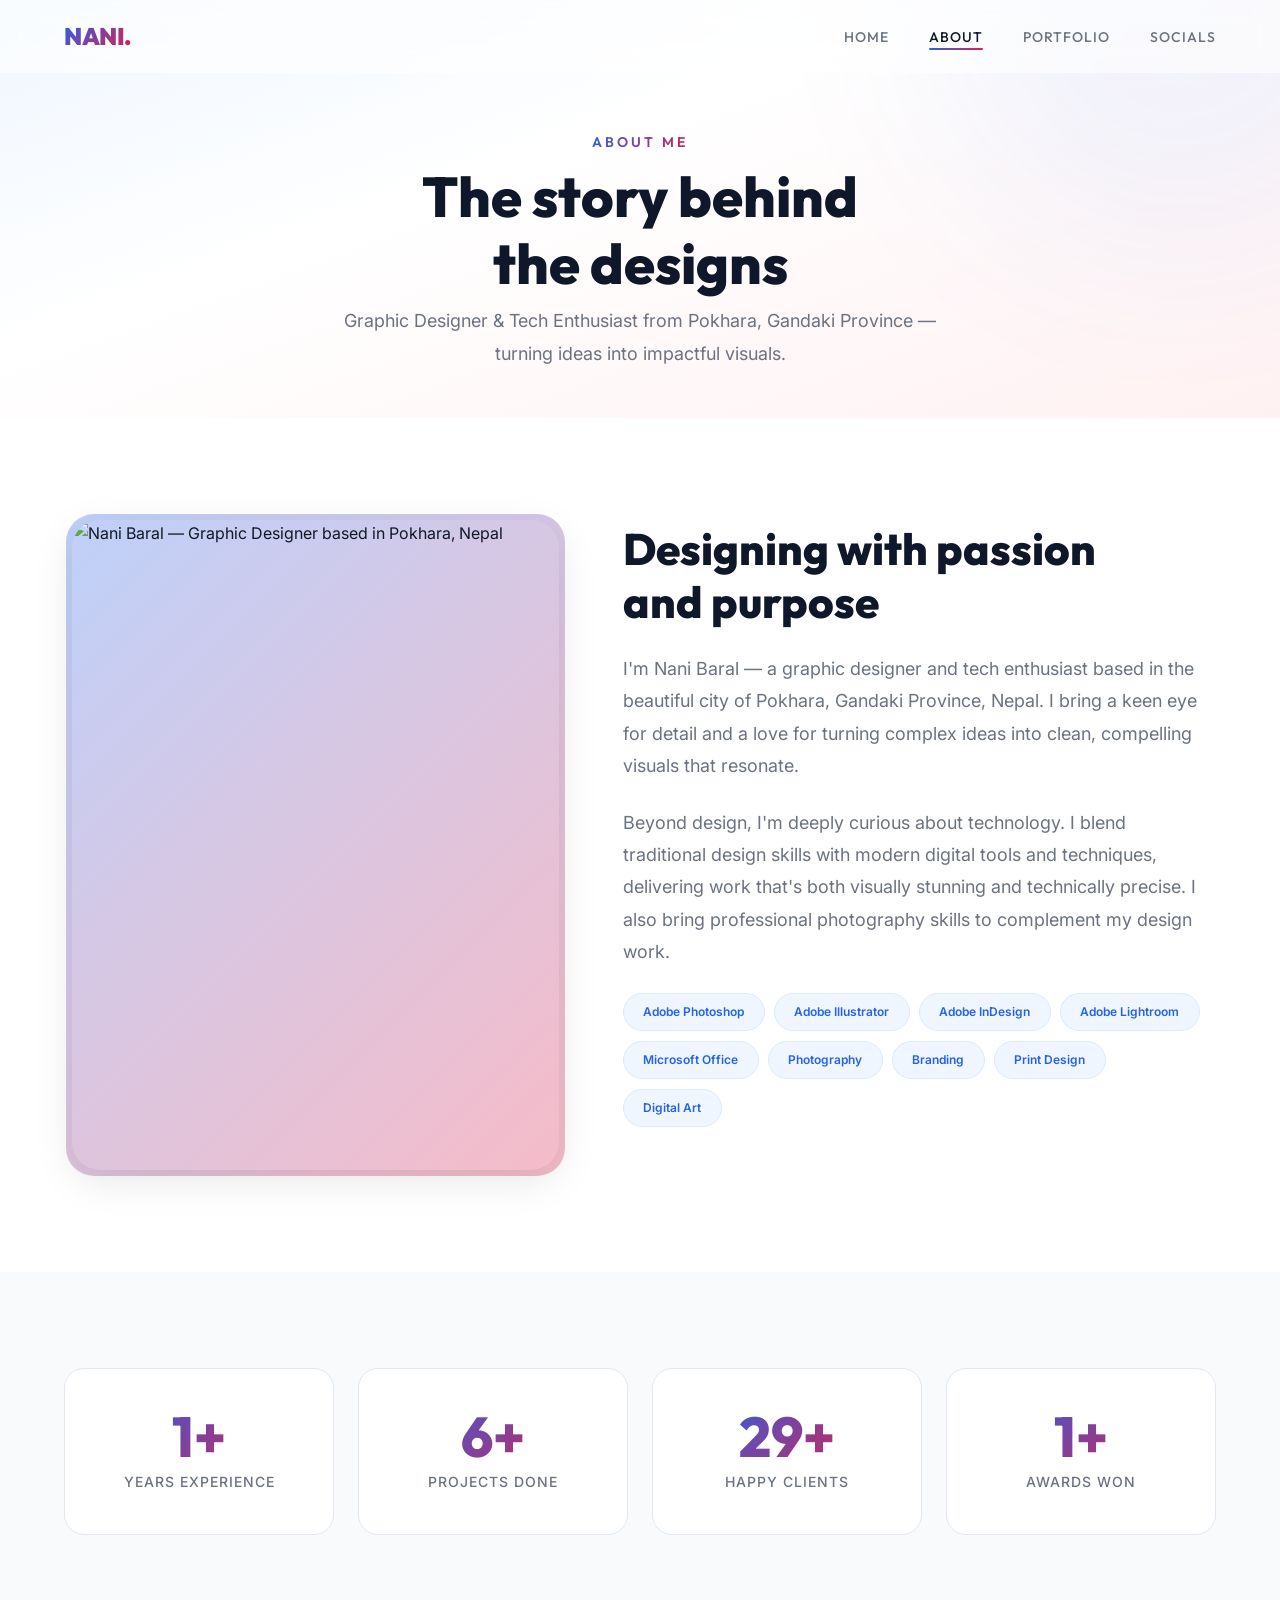
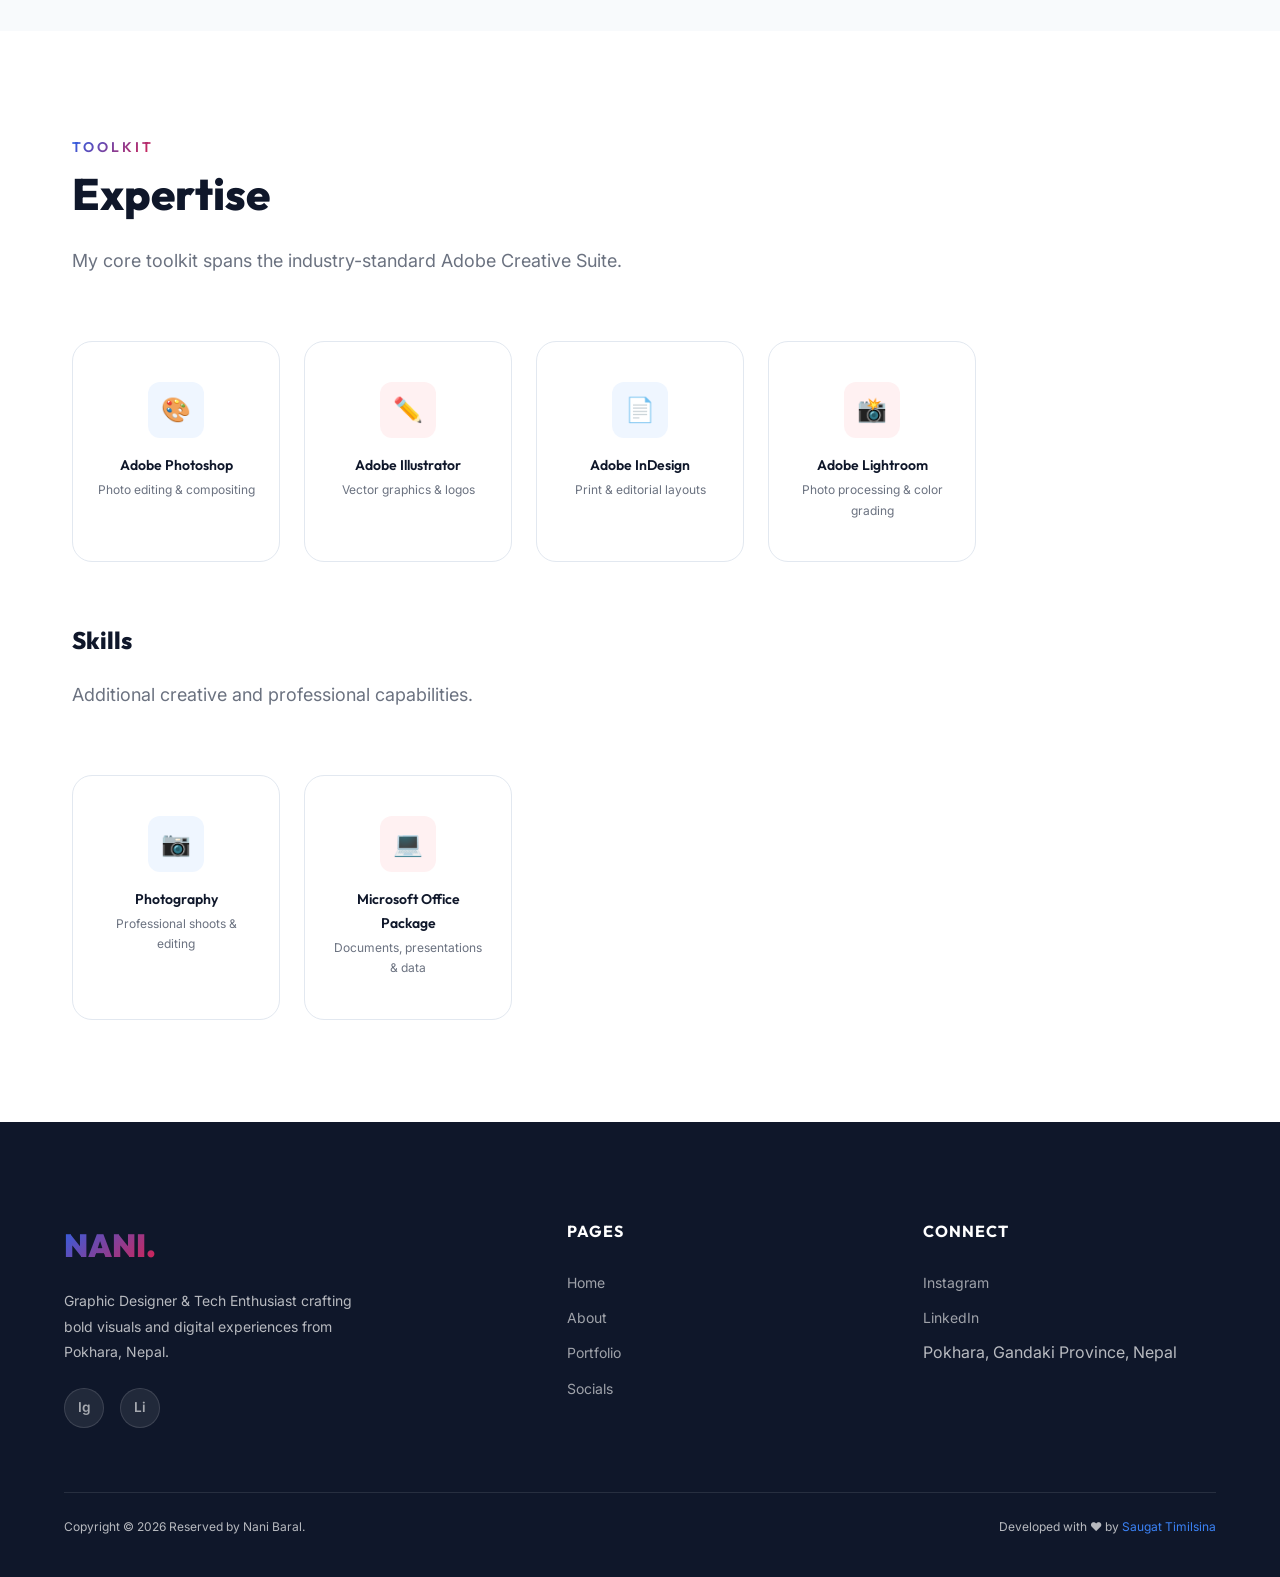
==== about.html @ 1706df41 "pages moved to main root folder." ====
<!DOCTYPE html>
<html lang="en">

<head>
  <meta charset="UTF-8" />
  <meta name="viewport" content="width=device-width, initial-scale=1.0" />
  <title>About Nani Baral | Pro Graphic Designer from Pokhara, Nepal</title>
  <link rel="canonical" href="https://nanibaral.com/about.html" />

  <!-- SEO -->
  <meta name="description"
    content="Meet Nani Baral, a leading graphic designer and tech enthusiast from Pokhara, Nepal. Expert in branding, Adobe Creative Suite, and turning complex ideas into visual stories." />
  <meta name="keywords"
    content="Nani Baral About, Graphic Designer Pokhara Bio, Digital Artist Nepal story, Adobe Photoshop expert Pokhara, branding consultant Nepal" />
  <meta name="author" content="Nani Baral" />
  <meta name="robots" content="index, follow" />

  <!-- Open Graph -->
  <meta property="og:title" content="Meet Nani Baral | Professional Graphic Designer" />
  <meta property="og:description"
    content="The story behind the designs. Discover Nani Baral's journey in branding, tech, and digital art." />
  <meta property="og:type" content="profile" />
  <meta property="og:image" content="https://nanibaral.com/assets/images/profile.png" />
  <meta property="og:url" content="https://nanibaral.com/pages/about.html" />

  <!-- Twitter Card -->
  <meta name="twitter:card" content="summary_large_image" />
  <meta name="twitter:title" content="About Nani Baral | Expert Designer" />
  <meta name="twitter:description" content="Discover the passion and purpose behind every creative project by Nani Baral." />
  <meta name="twitter:image" content="https://nanibaral.com/assets/images/profile.png" />

  <!-- Favicon -->
  <link rel="icon" type="image/svg+xml" href="assets/images/favicon.svg" />

  <!-- Stylesheet -->
  <link rel="stylesheet" href="styles.css" />

  <!-- Structured Data -->
  <script type="application/ld+json">
  {
    "@context": "https://schema.org",
    "@type": "AboutPage",
    "mainEntity": {
      "@type": "Person",
      "name": "Nani Baral",
      "jobTitle": "Graphic Designer & Tech Enthusiast",
      "knowsAbout": ["Graphic Design", "Adobe Photoshop", "Adobe Illustrator", "Adobe InDesign", "Adobe Lightroom", "Photography", "Microsoft Office"],
      "address": {
        "@type": "PostalAddress",
        "addressLocality": "Pokhara",
        "addressRegion": "Gandaki Province",
        "addressCountry": "NP"
      },
      "sameAs": [
        "https://www.instagram.com/nanibaraldesigns",
        "https://www.linkedin.com/in/nanibaral/"
      ]
    }
  }
  </script>
</head>

<body>

  <!-- Navbar -->
  <div id="navbar-placeholder"></div>

  <!-- ======== PAGE HEADER ======== -->
  <header class="page-header">
    <div class="container">
      <p class="section-tag">About Me</p>
      <h1 class="section-title">The story behind<br />the designs</h1>
      <p class="section-desc">Graphic Designer &amp; Tech Enthusiast from Pokhara, Gandaki Province — turning ideas into
        impactful visuals.</p>
    </div>
  </header>

  <!-- ======== ABOUT ======== -->
  <main>
    <section class="about-section">
      <div class="container">
        <div class="about-grid">
          <div class="about-image-wrapper reveal">
            <img src="assets/images/nani-baral-hero-bg.jpg"
              alt="Nani Baral — Graphic Designer based in Pokhara, Nepal" class="about-image" />
          </div>
          <div class="about-text reveal">
            <h2 class="section-title">Designing with passion<br />and purpose</h2>
            <p class="section-desc">
              I'm Nani Baral — a graphic designer and tech enthusiast based in the beautiful city of
              Pokhara, Gandaki Province, Nepal. I bring a keen eye for detail and a love for turning
              complex ideas into clean, compelling visuals that resonate.
            </p>
            <p class="section-desc">
              Beyond design, I'm deeply curious about technology. I blend traditional design skills
              with modern digital tools and techniques, delivering work that's both visually stunning
              and technically precise. I also bring professional photography skills to complement my
              design work.
            </p>

            <div class="skills-grid">
              <span class="skill-tag">Adobe Photoshop</span>
              <span class="skill-tag">Adobe Illustrator</span>
              <span class="skill-tag">Adobe InDesign</span>
              <span class="skill-tag">Adobe Lightroom</span>
              <span class="skill-tag">Microsoft Office</span>
              <span class="skill-tag">Photography</span>
              <span class="skill-tag">Branding</span>
              <span class="skill-tag">Print Design</span>
              <span class="skill-tag">Digital Art</span>
            </div>
          </div>
        </div>
      </div>
    </section>

    <!-- ======== STATS ======== -->
    <section class="stats-section">
      <div class="container">
        <div class="stats-row">
          <div class="stat reveal">
            <div class="stat-number" data-target="1">0</div>
            <div class="stat-label">Years Experience</div>
          </div>
          <div class="stat reveal">
            <div class="stat-number" data-target="10">0</div>
            <div class="stat-label">Projects Done</div>
          </div>
          <div class="stat reveal">
            <div class="stat-number" data-target="50">0</div>
            <div class="stat-label">Happy Clients</div>
          </div>
          <div class="stat reveal">
            <div class="stat-number" data-target="1">0</div>
            <div class="stat-label">Awards Won</div>
          </div>
        </div>
      </div>
    </section>

    <!-- ======== TOOLS & TECH ======== -->
    <section class="tools-section">
      <div class="container">
        <p class="section-tag reveal">Toolkit</p>
        <h2 class="section-title reveal">Expertise</h2>
        <p class="section-desc reveal">My core toolkit spans the industry-standard Adobe Creative Suite.</p>

        <div class="tools-grid">
          <div class="tool-card reveal">
            <div class="tool-icon tool-icon--blue">🎨</div>
            <h4>Adobe Photoshop</h4>
            <p>Photo editing &amp; compositing</p>
          </div>
          <div class="tool-card reveal">
            <div class="tool-icon tool-icon--red">✏️</div>
            <h4>Adobe Illustrator</h4>
            <p>Vector graphics &amp; logos</p>
          </div>
          <div class="tool-card reveal">
            <div class="tool-icon tool-icon--blue">📄</div>
            <h4>Adobe InDesign</h4>
            <p>Print &amp; editorial layouts</p>
          </div>
          <div class="tool-card reveal">
            <div class="tool-icon tool-icon--red">📸</div>
            <h4>Adobe Lightroom</h4>
            <p>Photo processing &amp; color grading</p>
          </div>
        </div>

        <h3 class="reveal section-title"
          style="margin-top: var(--sp-xl); color: var(--clr-heading); font-size: var(--fs-lg);">Skills</h3>
        <p class="section-desc reveal">Additional creative and professional capabilities.</p>

        <div class="tools-grid">
          <div class="tool-card reveal">
            <div class="tool-icon tool-icon--blue">📷</div>
            <h4>Photography</h4>
            <p>Professional shoots &amp; editing</p>
          </div>
          <div class="tool-card reveal">
            <div class="tool-icon tool-icon--red">💻</div>
            <h4>Microsoft Office Package</h4>
            <p>Documents, presentations &amp; data</p>
          </div>
        </div>
      </div>
    </section>
  </main>

  <!-- Footer -->
  <div id="footer-placeholder"></div>

  <!-- Back to top -->
  <button class="back-to-top" id="backToTop" aria-label="Scroll back to top">↑</button>

  <!-- JS -->
  <script src="js/components.js"></script>
  <script src="js/main.js"></script>
</body>

</html>
---- styles.css ----
/* ==============================================
   NANI BARAL — Personal Brand Website
   Color Palette: White · Blue · Red · Black (text)
   Cloudflare Pages Ready · Pure Static
   ============================================== */

/* ---------- Google Fonts ---------- */
@import url('https://fonts.googleapis.com/css2?family=Outfit:wght@300;400;500;600;700;800;900&family=Inter:wght@300;400;500;600&display=swap');

/* ===========================
   DESIGN TOKENS
   =========================== */
:root {
  /* ── Brand Palette ── */
  --clr-white: #FFFFFF;
  --clr-blue: #2563EB;
  --clr-blue-dark: #1D4ED8;
  --clr-blue-light: #3B82F6;
  --clr-blue-50: #EFF6FF;
  --clr-blue-100: #DBEAFE;
  --clr-red: #E11D48;
  --clr-red-dark: #BE123C;
  --clr-red-light: #F43F5E;
  --clr-red-50: #FFF1F2;
  --clr-black: #111827;

  /* ── Semantic Colors ── */
  --clr-bg: #FFFFFF;
  --clr-bg-alt: #F8FAFC;
  --clr-surface: #FFFFFF;
  --clr-surface-2: #F1F5F9;
  --clr-text: #111827;
  --clr-text-muted: #6B7280;
  --clr-heading: #0F172A;
  --clr-border: #E2E8F0;

  /* ── Glass ── */
  --clr-glass: rgba(255, 255, 255, 0.7);
  --clr-glass-border: rgba(226, 232, 240, 0.6);

  /* ── Gradients ── */
  --gradient-brand: linear-gradient(135deg, var(--clr-blue) 0%, var(--clr-red) 100%);
  --gradient-blue: linear-gradient(135deg, var(--clr-blue) 0%, var(--clr-blue-light) 100%);
  --gradient-subtle: linear-gradient(135deg, rgba(37, 99, 235, 0.05) 0%, rgba(225, 29, 72, 0.05) 100%);
  --gradient-hero: linear-gradient(160deg, #EFF6FF 0%, #FFFFFF 40%, #FFF1F2 100%);

  /* ── Typography ── */
  --ff-heading: 'Outfit', sans-serif;
  --ff-body: 'Inter', sans-serif;
  --fs-xs: 0.75rem;
  --fs-sm: 0.875rem;
  --fs-base: 1rem;
  --fs-md: 1.125rem;
  --fs-lg: 1.5rem;
  --fs-xl: 2rem;
  --fs-2xl: 2.75rem;
  --fs-3xl: 3.5rem;
  --fs-hero: clamp(2.8rem, 6vw, 5.5rem);

  /* ── Spacing ── */
  --sp-xs: 0.5rem;
  --sp-sm: 1rem;
  --sp-md: 1.5rem;
  --sp-lg: 2.5rem;
  --sp-xl: 4rem;
  --sp-2xl: 6rem;
  --section-pad: clamp(4rem, 8vw, 7rem) clamp(1rem, 4vw, 3rem);

  /* ── Misc ── */
  --radius: 12px;
  --radius-lg: 20px;
  --radius-xl: 28px;
  --shadow-sm: 0 1px 3px rgba(0, 0, 0, 0.06), 0 1px 2px rgba(0, 0, 0, 0.04);
  --shadow: 0 4px 16px rgba(0, 0, 0, 0.08);
  --shadow-lg: 0 10px 40px rgba(0, 0, 0, 0.10);
  --shadow-blue: 0 4px 20px rgba(37, 99, 235, 0.25);
  --shadow-red: 0 4px 20px rgba(225, 29, 72, 0.20);
  --transition: 0.35s cubic-bezier(0.4, 0, 0.2, 1);
}


/* ===========================
   RESET & BASE
   =========================== */
*,
*::before,
*::after {
  margin: 0;
  padding: 0;
  box-sizing: border-box;
}

html {
  scroll-behavior: smooth;
  scrollbar-color: var(--clr-blue) var(--clr-surface-2);
  scrollbar-width: thin;
}

body {
  font-family: var(--ff-body);
  font-size: var(--fs-base);
  color: var(--clr-text);
  background: var(--clr-bg);
  line-height: 1.7;
  overflow-x: hidden;
  -webkit-font-smoothing: antialiased;
  -moz-osx-font-smoothing: grayscale;
}

img {
  max-width: 100%;
  height: auto;
  display: block;
}

a {
  color: inherit;
  text-decoration: none;
}

ul {
  list-style: none;
}

button {
  font-family: inherit;
}


/* ===========================
   UTILITY CLASSES
   =========================== */
.container {
  width: 100%;
  max-width: 1200px;
  margin: 0 auto;
  padding: 0 var(--sp-md);
}

.section-tag {
  font-family: var(--ff-heading);
  font-size: var(--fs-sm);
  font-weight: 600;
  text-transform: uppercase;
  letter-spacing: 3px;
  background: var(--gradient-brand);
  -webkit-background-clip: text;
  -webkit-text-fill-color: transparent;
  background-clip: text;
  margin-bottom: var(--sp-xs);
  display: inline-block;
}

.section-title {
  font-family: var(--ff-heading);
  font-size: var(--fs-2xl);
  font-weight: 800;
  color: var(--clr-heading);
  margin-bottom: var(--sp-md);
  line-height: 1.2;
}

.section-desc {
  color: var(--clr-text-muted);
  max-width: 600px;
  margin-bottom: var(--sp-xl);
  font-size: var(--fs-md);
  line-height: 1.8;
}

.gradient-text {
  background: var(--gradient-brand);
  -webkit-background-clip: text;
  -webkit-text-fill-color: transparent;
  background-clip: text;
}

/* ── Buttons ── */
.btn {
  display: inline-flex;
  align-items: center;
  gap: 0.5rem;
  padding: 0.85rem 2rem;
  font-family: var(--ff-heading);
  font-weight: 600;
  font-size: var(--fs-sm);
  border-radius: 50px;
  border: none;
  cursor: pointer;
  transition: var(--transition);
  text-transform: uppercase;
  letter-spacing: 1px;
}

.btn-primary {
  background: var(--clr-blue);
  color: #fff;
  box-shadow: var(--shadow-blue);
}

.btn-primary:hover {
  background: var(--clr-blue-dark);
  transform: translateY(-3px);
  box-shadow: 0 8px 30px rgba(37, 99, 235, 0.35);
}

.btn-red {
  background: var(--clr-red);
  color: #fff;
  box-shadow: var(--shadow-red);
}

.btn-red:hover {
  background: var(--clr-red-dark);
  transform: translateY(-3px);
}

.btn-outline {
  background: transparent;
  color: var(--clr-text);
  border: 2px solid var(--clr-border);
}

.btn-outline:hover {
  border-color: var(--clr-blue);
  color: var(--clr-blue);
  background: var(--clr-blue-50);
}

.btn-gradient {
  background: var(--gradient-brand);
  color: #fff;
  box-shadow: 0 4px 20px rgba(37, 99, 235, 0.25);
}

.btn-gradient:hover {
  transform: translateY(-3px);
  box-shadow: 0 8px 30px rgba(37, 99, 235, 0.35);
}

/* ── Reveal Animation ── */
.reveal {
  opacity: 0;
  transform: translateY(40px);
  transition: opacity 0.8s cubic-bezier(0.4, 0, 0.2, 1),
    transform 0.8s cubic-bezier(0.4, 0, 0.2, 1);
}

.reveal.active {
  opacity: 1;
  transform: translateY(0);
}


/* ===========================
   NAVBAR
   =========================== */
.navbar {
  position: fixed;
  top: 0;
  left: 0;
  right: 0;
  z-index: 1000;
  padding: 1rem 0;
  transition: background var(--transition), box-shadow var(--transition), padding var(--transition);
  background: rgba(255, 255, 255, 0.6);
  backdrop-filter: blur(12px);
  -webkit-backdrop-filter: blur(12px);
}

.navbar.scrolled {
  background: rgba(255, 255, 255, 0.95);
  backdrop-filter: blur(20px);
  -webkit-backdrop-filter: blur(20px);
  box-shadow: 0 1px 20px rgba(0, 0, 0, 0.06);
  padding: 0.6rem 0;
}

.navbar .container {
  display: flex;
  align-items: center;
  justify-content: space-between;
}

.nav-logo {
  font-family: var(--ff-heading);
  font-weight: 900;
  font-size: var(--fs-lg);
  background: var(--gradient-brand);
  -webkit-background-clip: text;
  -webkit-text-fill-color: transparent;
  background-clip: text;
  letter-spacing: -0.5px;
}

.nav-links {
  display: flex;
  gap: var(--sp-lg);
}

.nav-links a {
  font-family: var(--ff-heading);
  font-weight: 500;
  font-size: var(--fs-sm);
  color: var(--clr-text-muted);
  position: relative;
  transition: color var(--transition);
  text-transform: uppercase;
  letter-spacing: 1px;
}

.nav-links a::after {
  content: '';
  position: absolute;
  bottom: -4px;
  left: 0;
  width: 0;
  height: 2px;
  background: var(--gradient-brand);
  transition: width var(--transition);
  border-radius: 2px;
}

.nav-links a:hover,
.nav-links a.active {
  color: var(--clr-heading);
}

.nav-links a:hover::after,
.nav-links a.active::after {
  width: 100%;
}

/* Hamburger */
.hamburger {
  display: none;
  flex-direction: column;
  gap: 5px;
  background: none;
  border: none;
  cursor: pointer;
  padding: 4px;
  z-index: 1001;
}

.hamburger span {
  width: 26px;
  height: 2px;
  background: var(--clr-heading);
  border-radius: 2px;
  transition: var(--transition);
}

.hamburger.active span:nth-child(1) {
  transform: rotate(45deg) translate(5px, 5px);
}

.hamburger.active span:nth-child(2) {
  opacity: 0;
}

.hamburger.active span:nth-child(3) {
  transform: rotate(-45deg) translate(5px, -5px);
}


/* ===========================
   FOOTER
   =========================== */
.footer {
  background: var(--clr-heading);
  color: rgba(255, 255, 255, 0.7);
  padding: var(--sp-2xl) 0 var(--sp-lg);
}

.footer-grid {
  display: grid;
  grid-template-columns: 1.5fr 1fr 1fr;
  gap: var(--sp-xl);
  margin-bottom: var(--sp-xl);
}

.footer-brand .footer-logo {
  font-family: var(--ff-heading);
  font-weight: 900;
  font-size: var(--fs-xl);
  background: var(--gradient-brand);
  -webkit-background-clip: text;
  -webkit-text-fill-color: transparent;
  background-clip: text;
  display: inline-block;
  margin-bottom: var(--sp-sm);
}

.footer-brand p {
  font-size: var(--fs-sm);
  line-height: 1.8;
  max-width: 300px;
  margin-bottom: var(--sp-md);
}

.footer-column h4 {
  font-family: var(--ff-heading);
  font-weight: 700;
  color: #fff;
  font-size: var(--fs-base);
  margin-bottom: var(--sp-md);
  text-transform: uppercase;
  letter-spacing: 1px;
}

.footer-column ul {
  display: flex;
  flex-direction: column;
  gap: var(--sp-xs);
}

.footer-column a {
  font-size: var(--fs-sm);
  color: rgba(255, 255, 255, 0.6);
  transition: color var(--transition);
}

.footer-column a:hover {
  color: #fff;
}

.footer-socials {
  display: flex;
  gap: var(--sp-sm);
}

.footer-social-link {
  width: 40px;
  height: 40px;
  border-radius: 50%;
  background: rgba(255, 255, 255, 0.08);
  border: 1px solid rgba(255, 255, 255, 0.12);
  display: flex;
  align-items: center;
  justify-content: center;
  font-size: 0.85rem;
  color: rgba(255, 255, 255, 0.6);
  transition: var(--transition);
  font-weight: 600;
}

.footer-social-link:hover {
  background: var(--clr-blue);
  color: #fff;
  border-color: transparent;
  transform: translateY(-3px);
}

.footer-bottom {
  border-top: 1px solid rgba(255, 255, 255, 0.1);
  padding-top: var(--sp-md);
  display: flex;
  align-items: center;
  justify-content: space-between;
}

.footer-bottom p {
  font-size: var(--fs-xs);
}

.footer-bottom a {
  color: var(--clr-blue-light);
}


/* ===========================
   PAGE HEADER (shared across About, Portfolio, Socials)
   =========================== */
.page-header {
  padding: 8rem 0 3rem;
  background: var(--gradient-hero);
  text-align: center;
  position: relative;
  overflow: hidden;
}

.page-header::before {
  content: '';
  position: absolute;
  width: 500px;
  height: 500px;
  background: var(--clr-blue);
  border-radius: 50%;
  top: -250px;
  right: -150px;
  opacity: 0.06;
  filter: blur(100px);
}

.page-header .section-title {
  font-size: var(--fs-3xl);
  margin-bottom: var(--sp-xs);
}

.page-header .section-desc {
  margin-left: auto;
  margin-right: auto;
  margin-bottom: 0;
}


/* ===========================
   HOME — HERO
   =========================== */
.hero {
  position: relative;
  min-height: 100vh;
  display: flex;
  align-items: center;
  overflow: hidden;
  background: var(--gradient-hero);
}

.hero-shape {
  position: absolute;
  border-radius: 50%;
  filter: blur(100px);
  opacity: 0.15;
  pointer-events: none;
  z-index: 0;
}

.hero-shape--blue {
  width: 500px;
  height: 500px;
  background: var(--clr-blue);
  top: -120px;
  right: -100px;
}

.hero-shape--red {
  width: 350px;
  height: 350px;
  background: var(--clr-red);
  bottom: -80px;
  left: -60px;
}

.hero-shape--accent {
  width: 250px;
  height: 250px;
  background: var(--clr-blue-light);
  bottom: 20%;
  right: 18%;
  opacity: 0.08;
}

.hero .container {
  position: relative;
  z-index: 1;
  padding-top: 8rem;
  padding-bottom: 4rem;
  display: grid;
  grid-template-columns: 1fr 1fr;
  align-items: center;
  gap: var(--sp-xl);
}

.hero-content {
  max-width: 600px;
}

.hero-greeting {
  font-family: var(--ff-heading);
  font-size: var(--fs-md);
  color: var(--clr-blue);
  font-weight: 600;
  margin-bottom: var(--sp-sm);
  display: flex;
  align-items: center;
  gap: 0.5rem;
}

.hero-greeting .wave {
  display: inline-block;
  animation: wave 2.5s infinite;
  transform-origin: 70% 70%;
}

.hero-name {
  font-family: var(--ff-heading);
  font-size: var(--fs-hero);
  font-weight: 900;
  color: var(--clr-heading);
  line-height: 1.05;
  margin-bottom: var(--sp-sm);
}

.hero-tagline {
  font-size: var(--fs-lg);
  color: var(--clr-text-muted);
  margin-bottom: var(--sp-sm);
  font-weight: 300;
}

.hero-typed {
  color: var(--clr-red);
  font-weight: 600;
  border-right: 2px solid var(--clr-red);
  animation: blink 0.7s step-end infinite;
  white-space: nowrap;
  overflow: hidden;
}

.hero-desc {
  color: var(--clr-text-muted);
  margin-bottom: var(--sp-lg);
  max-width: 520px;
  line-height: 1.8;
}

.hero-buttons {
  display: flex;
  gap: var(--sp-sm);
  flex-wrap: wrap;
}

/* Hero visual */
.hero-visual {
  display: flex;
  align-items: center;
  justify-content: center;
  position: relative;
}

.hero-image-wrapper {
  position: relative;
  width: 380px;
  height: 380px;
}

.hero-image-wrapper::before {
  content: '';
  position: absolute;
  inset: -6px;
  background: var(--gradient-brand);
  border-radius: 50%;
  z-index: -1;
  opacity: 0.4;
  animation: pulse-glow 3s infinite;
}

.hero-image {
  width: 100%;
  height: 100%;
  border-radius: 50%;
  object-fit: cover;
  border: 6px solid white;
  box-shadow: var(--shadow-lg);
}

.hero-badge {
  position: absolute;
  background: var(--clr-white);
  border: 1px solid var(--clr-border);
  padding: 0.6rem 1rem;
  border-radius: var(--radius);
  font-family: var(--ff-heading);
  font-weight: 600;
  font-size: var(--fs-xs);
  color: var(--clr-heading);
  box-shadow: var(--shadow);
  animation: float 4s ease-in-out infinite;
  display: flex;
  align-items: center;
  gap: 0.4rem;
  z-index: 2;
}

.hero-badge .badge-dot {
  width: 8px;
  height: 8px;
  border-radius: 50%;
}

.hero-badge--1 {
  top: 10%;
  right: -20px;
  animation-delay: 0s;
}

.hero-badge--1 .badge-dot {
  background: var(--clr-blue);
}

.hero-badge--2 {
  bottom: 15%;
  left: -30px;
  animation-delay: 1s;
}

.hero-badge--2 .badge-dot {
  background: var(--clr-red);
}

.hero-badge--3 {
  top: 55%;
  right: -40px;
  animation-delay: 2s;
}

.hero-badge--3 .badge-dot {
  background: var(--clr-blue-light);
}

/* Scroll indicator */
.scroll-indicator {
  position: absolute;
  bottom: 2rem;
  left: 50%;
  transform: translateX(-50%);
  z-index: 1;
  display: flex;
  flex-direction: column;
  align-items: center;
  gap: 0.5rem;
  color: var(--clr-text-muted);
  font-size: var(--fs-xs);
  text-transform: uppercase;
  letter-spacing: 2px;
}

.scroll-indicator .mouse {
  width: 24px;
  height: 38px;
  border: 2px solid var(--clr-text-muted);
  border-radius: 12px;
  position: relative;
}

.scroll-indicator .mouse::after {
  content: '';
  width: 4px;
  height: 8px;
  background: var(--clr-blue);
  border-radius: 2px;
  position: absolute;
  top: 6px;
  left: 50%;
  transform: translateX(-50%);
  animation: scroll-anim 2s infinite;
}


/* ===========================
   HOME — FEATURED WORK
   =========================== */
.featured {
  padding: var(--section-pad);
  background: var(--clr-bg);
}

.featured-header {
  display: flex;
  align-items: flex-end;
  justify-content: space-between;
  margin-bottom: var(--sp-xl);
  flex-wrap: wrap;
  gap: var(--sp-sm);
}

.featured-header .section-desc {
  margin-bottom: 0;
}

.featured-grid {
  display: grid;
  grid-template-columns: repeat(3, 1fr);
  gap: var(--sp-md);
}

.featured-card {
  position: relative;
  border-radius: var(--radius-lg);
  overflow: hidden;
  cursor: pointer;
  transition: transform var(--transition), box-shadow var(--transition);
  background: var(--clr-surface-2);
}

.featured-card:hover {
  transform: translateY(-6px);
  box-shadow: var(--shadow-lg);
}

.featured-card img,
.featured-card .placeholder-img {
  width: 100%;
  aspect-ratio: 4/3;
  object-fit: cover;
  transition: transform var(--transition);
}

.featured-card:hover img,
.featured-card:hover .placeholder-img {
  transform: scale(1.04);
}

.featured-card .placeholder-img {
  display: flex;
  align-items: center;
  justify-content: center;
  font-family: var(--ff-heading);
  font-size: var(--fs-xl);
  font-weight: 700;
  color: rgba(255, 255, 255, 0.15);
}

.placeholder-brand {
  background: linear-gradient(135deg, var(--clr-blue) 0%, var(--clr-blue-dark) 100%);
}

.placeholder-poster {
  background: linear-gradient(135deg, var(--clr-red) 0%, var(--clr-red-dark) 100%);
}

.placeholder-uiux {
  background: linear-gradient(135deg, #0c4a6e 0%, var(--clr-blue-light) 100%);
}

.featured-overlay {
  position: absolute;
  inset: 0;
  background: linear-gradient(to top, rgba(15, 23, 42, 0.9) 0%, transparent 60%);
  display: flex;
  flex-direction: column;
  justify-content: flex-end;
  padding: var(--sp-md);
  opacity: 0;
  transition: opacity var(--transition);
}

.featured-card:hover .featured-overlay {
  opacity: 1;
}

.featured-overlay h3 {
  font-family: var(--ff-heading);
  font-size: var(--fs-lg);
  font-weight: 700;
  color: #fff;
  margin-bottom: 0.25rem;
}

.featured-overlay span {
  font-size: var(--fs-sm);
  color: var(--clr-blue-light);
  text-transform: uppercase;
  letter-spacing: 1px;
}


/* ===========================
   HOME — CTA BANNER
   =========================== */
.cta-banner {
  padding: var(--sp-2xl) 0;
  background: var(--clr-heading);
  text-align: center;
  position: relative;
  overflow: hidden;
}

.cta-banner::before {
  content: '';
  position: absolute;
  width: 600px;
  height: 600px;
  background: var(--clr-blue);
  border-radius: 50%;
  top: -300px;
  right: -200px;
  opacity: 0.08;
  filter: blur(80px);
}

.cta-banner::after {
  content: '';
  position: absolute;
  width: 400px;
  height: 400px;
  background: var(--clr-red);
  border-radius: 50%;
  bottom: -200px;
  left: -100px;
  opacity: 0.06;
  filter: blur(80px);
}

.cta-banner h2 {
  font-family: var(--ff-heading);
  font-size: var(--fs-3xl);
  font-weight: 800;
  color: #fff;
  margin-bottom: var(--sp-sm);
  position: relative;
  z-index: 1;
}

.cta-banner p {
  color: rgba(255, 255, 255, 0.6);
  font-size: var(--fs-md);
  margin-bottom: var(--sp-lg);
  max-width: 500px;
  margin-left: auto;
  margin-right: auto;
  position: relative;
  z-index: 1;
}

.cta-banner .btn {
  position: relative;
  z-index: 1;
}


/* ===========================
   ABOUT PAGE
   =========================== */
.about-section {
  padding: var(--section-pad);
}

.about-grid {
  display: grid;
  grid-template-columns: 1fr 1.2fr;
  gap: var(--sp-xl);
  align-items: center;
}

.about-image-wrapper {
  position: relative;
}

.about-image-wrapper::before {
  content: '';
  position: absolute;
  inset: -6px;
  background: var(--gradient-brand);
  border-radius: var(--radius-xl);
  z-index: -1;
  opacity: 0.3;
}

.about-image {
  width: 100%;
  border-radius: var(--radius-xl);
  object-fit: cover;
  aspect-ratio: 3/4;
  box-shadow: var(--shadow-lg);
}

.about-text .section-desc {
  margin-bottom: var(--sp-md);
}

/* Skills */
.skills-grid {
  display: flex;
  flex-wrap: wrap;
  gap: 0.6rem;
  margin-bottom: var(--sp-lg);
}

.skill-tag {
  padding: 0.5rem 1.2rem;
  background: var(--clr-blue-50);
  border: 1px solid var(--clr-blue-100);
  border-radius: 50px;
  font-size: var(--fs-xs);
  font-weight: 600;
  color: var(--clr-blue);
  transition: var(--transition);
}

.skill-tag:hover {
  background: var(--clr-blue);
  color: #fff;
  border-color: transparent;
  transform: translateY(-2px);
  box-shadow: var(--shadow-blue);
}

/* Stats */
.stats-section {
  padding: var(--sp-2xl) 0;
  background: var(--clr-bg-alt);
}

.stats-row {
  display: grid;
  grid-template-columns: repeat(4, 1fr);
  gap: var(--sp-md);
}

.stat {
  text-align: center;
  padding: var(--sp-lg);
  background: var(--clr-white);
  border-radius: var(--radius-lg);
  border: 1px solid var(--clr-border);
  transition: var(--transition);
}

.stat:hover {
  transform: translateY(-4px);
  box-shadow: var(--shadow);
  border-color: var(--clr-blue-100);
}

.stat-number {
  font-family: var(--ff-heading);
  font-size: var(--fs-3xl);
  font-weight: 800;
  background: var(--gradient-brand);
  -webkit-background-clip: text;
  -webkit-text-fill-color: transparent;
  background-clip: text;
  line-height: 1;
  margin-bottom: 0.3rem;
}

.stat-label {
  font-size: var(--fs-sm);
  color: var(--clr-text-muted);
  text-transform: uppercase;
  letter-spacing: 1px;
  font-weight: 500;
}

/* Tools */
.tools-section {
  padding: var(--section-pad);
}

.tools-grid {
  display: grid;
  grid-template-columns: repeat(auto-fill, minmax(180px, 1fr));
  gap: var(--sp-md);
}

.tool-card {
  text-align: center;
  padding: var(--sp-lg) var(--sp-md);
  border-radius: var(--radius-lg);
  border: 1px solid var(--clr-border);
  background: var(--clr-white);
  transition: var(--transition);
}

.tool-card:hover {
  border-color: var(--clr-blue);
  transform: translateY(-4px);
  box-shadow: var(--shadow);
}

.tool-icon {
  width: 56px;
  height: 56px;
  margin: 0 auto var(--sp-sm);
  border-radius: var(--radius);
  display: flex;
  align-items: center;
  justify-content: center;
  font-size: 1.5rem;
}

.tool-icon--blue {
  background: var(--clr-blue-50);
  color: var(--clr-blue);
}

.tool-icon--red {
  background: var(--clr-red-50);
  color: var(--clr-red);
}

.tool-card h4 {
  font-family: var(--ff-heading);
  font-weight: 600;
  font-size: var(--fs-sm);
  color: var(--clr-heading);
  margin-bottom: 2px;
}

.tool-card p {
  font-size: var(--fs-xs);
  color: var(--clr-text-muted);
}


/* ===========================
   PORTFOLIO PAGE
   =========================== */
.portfolio-section {
  padding: var(--section-pad);
}

.filter-bar {
  display: flex;
  gap: 0.6rem;
  flex-wrap: wrap;
  margin-bottom: var(--sp-xl);
}

.filter-btn {
  padding: 0.55rem 1.5rem;
  background: var(--clr-white);
  border: 1.5px solid var(--clr-border);
  border-radius: 50px;
  color: var(--clr-text-muted);
  font-family: var(--ff-heading);
  font-size: var(--fs-xs);
  font-weight: 600;
  cursor: pointer;
  transition: var(--transition);
  text-transform: uppercase;
  letter-spacing: 1px;
}

.filter-btn:hover {
  border-color: var(--clr-blue);
  color: var(--clr-blue);
  background: var(--clr-blue-50);
}

.filter-btn.active {
  background: var(--clr-blue);
  color: #fff;
  border-color: transparent;
  box-shadow: var(--shadow-blue);
}

.portfolio-grid {
  display: grid;
  grid-template-columns: repeat(auto-fill, minmax(350px, 1fr));
  gap: var(--sp-md);
}

.portfolio-item {
  position: relative;
  border-radius: var(--radius-lg);
  overflow: hidden;
  cursor: pointer;
  transition: transform var(--transition), box-shadow var(--transition);
  background: var(--clr-surface-2);
}

.portfolio-item:hover {
  transform: translateY(-6px);
  box-shadow: var(--shadow-lg);
}

.portfolio-item img,
.portfolio-item .placeholder-img {
  width: 100%;
  aspect-ratio: 4/3;
  object-fit: cover;
  transition: transform var(--transition);
}

.portfolio-item:hover img,
.portfolio-item:hover .placeholder-img {
  transform: scale(1.04);
}

.portfolio-item .placeholder-img {
  display: flex;
  align-items: center;
  justify-content: center;
  font-family: var(--ff-heading);
  font-size: var(--fs-xl);
  font-weight: 700;
  color: rgba(255, 255, 255, 0.15);
  letter-spacing: 2px;
}

.placeholder-branding {
  background: linear-gradient(135deg, #1e3a8a 0%, var(--clr-blue) 100%);
}

.placeholder-print {
  background: linear-gradient(135deg, #9f1239 0%, var(--clr-red) 100%);
}

.placeholder-digital {
  background: linear-gradient(135deg, #0C4A6E 0%, #38BDF8 100%);
}

.placeholder-uiux-port {
  background: linear-gradient(135deg, #312E81 0%, #818CF8 100%);
}

.placeholder-packaging {
  background: linear-gradient(135deg, #78350F 0%, #F59E0B 100%);
}

.placeholder-social {
  background: linear-gradient(135deg, var(--clr-red-dark) 0%, #FB923C 100%);
}

.portfolio-overlay {
  position: absolute;
  inset: 0;
  background: linear-gradient(to top, rgba(15, 23, 42, 0.92) 0%, transparent 60%);
  display: flex;
  flex-direction: column;
  justify-content: flex-end;
  padding: var(--sp-md);
  opacity: 0;
  transition: opacity var(--transition);
}

.portfolio-item:hover .portfolio-overlay {
  opacity: 1;
}

.portfolio-overlay h3 {
  font-family: var(--ff-heading);
  font-size: var(--fs-lg);
  font-weight: 700;
  color: #fff;
  margin-bottom: 0.25rem;
}

.portfolio-overlay span {
  font-size: var(--fs-sm);
  color: var(--clr-blue-light);
  text-transform: uppercase;
  letter-spacing: 1px;
}

.portfolio-item.hide {
  display: none;
}


/* ===========================
   SOCIALS PAGE
   =========================== */
.socials-section {
  padding: var(--section-pad);
}

.socials-intro {
  text-align: center;
  margin-bottom: var(--sp-2xl);
}

.socials-intro .section-desc {
  margin-left: auto;
  margin-right: auto;
}

.socials-grid {
  display: grid;
  grid-template-columns: repeat(auto-fill, minmax(320px, 1fr));
  gap: var(--sp-lg);
  max-width: 800px;
  margin: 0 auto;
}

.social-card {
  display: flex;
  align-items: center;
  gap: var(--sp-md);
  padding: var(--sp-lg) var(--sp-xl);
  background: var(--clr-white);
  border: 2px solid var(--clr-border);
  border-radius: var(--radius-xl);
  transition: var(--transition);
  text-decoration: none;
}

.social-card:hover {
  transform: translateY(-6px);
  box-shadow: var(--shadow-lg);
}

.social-card:hover.social-card--ig {
  border-color: #E1306C;
}

.social-card:hover.social-card--li {
  border-color: #0A66C2;
}

.social-card-icon {
  width: 64px;
  height: 64px;
  min-width: 64px;
  border-radius: var(--radius-lg);
  display: flex;
  align-items: center;
  justify-content: center;
  font-size: 1.5rem;
  font-weight: 800;
  color: #fff;
}

.social-card-icon--instagram {
  background: linear-gradient(135deg, #F58529, #DD2A7B, #8134AF);
}

.social-card-icon--linkedin {
  background: #0A66C2;
}

.social-card-text h4 {
  font-family: var(--ff-heading);
  font-weight: 700;
  font-size: var(--fs-lg);
  color: var(--clr-heading);
  margin-bottom: 4px;
}

.social-card-text p {
  font-size: var(--fs-sm);
  color: var(--clr-text-muted);
}

.social-card-text .social-handle {
  font-size: var(--fs-xs);
  color: var(--clr-blue);
  font-weight: 500;
  margin-top: 4px;
  display: block;
}

/* Location info card */
.location-card {
  text-align: center;
  padding: var(--sp-xl);
  background: var(--clr-bg-alt);
  border: 1px solid var(--clr-border);
  border-radius: var(--radius-xl);
  max-width: 500px;
  margin: var(--sp-2xl) auto 0;
}

.location-card .location-icon {
  font-size: 2.5rem;
  margin-bottom: var(--sp-sm);
}

.location-card h3 {
  font-family: var(--ff-heading);
  font-weight: 700;
  font-size: var(--fs-lg);
  color: var(--clr-heading);
  margin-bottom: var(--sp-xs);
}

.location-card p {
  color: var(--clr-text-muted);
  font-size: var(--fs-md);
}


/* ===========================
   BACK TO TOP & TOAST
   =========================== */
.back-to-top {
  position: fixed;
  bottom: 2rem;
  right: 2rem;
  width: 46px;
  height: 46px;
  border-radius: 50%;
  background: var(--clr-blue);
  color: #fff;
  border: none;
  cursor: pointer;
  display: flex;
  align-items: center;
  justify-content: center;
  font-size: 1.2rem;
  box-shadow: var(--shadow-blue);
  opacity: 0;
  visibility: hidden;
  transform: translateY(20px);
  transition: var(--transition);
  z-index: 999;
}

.back-to-top.visible {
  opacity: 1;
  visibility: visible;
  transform: translateY(0);
}

.back-to-top:hover {
  background: var(--clr-blue-dark);
  transform: translateY(-4px);
  box-shadow: 0 8px 30px rgba(37, 99, 235, 0.4);
}


/* ===========================
   ANIMATIONS
   =========================== */
@keyframes wave {
  0% {
    transform: rotate(0deg);
  }

  10% {
    transform: rotate(14deg);
  }

  20% {
    transform: rotate(-8deg);
  }

  30% {
    transform: rotate(14deg);
  }

  40% {
    transform: rotate(-4deg);
  }

  50% {
    transform: rotate(10deg);
  }

  60% {
    transform: rotate(0deg);
  }

  100% {
    transform: rotate(0deg);
  }
}

@keyframes blink {
  50% {
    border-color: transparent;
  }
}

@keyframes scroll-anim {
  0% {
    opacity: 1;
    transform: translate(-50%, 0);
  }

  100% {
    opacity: 0;
    transform: translate(-50%, 14px);
  }
}

@keyframes float {

  0%,
  100% {
    transform: translateY(0);
  }

  50% {
    transform: translateY(-18px);
  }
}

@keyframes pulse-glow {

  0%,
  100% {
    box-shadow: 0 0 20px rgba(37, 99, 235, 0.2);
  }

  50% {
    box-shadow: 0 0 40px rgba(37, 99, 235, 0.4);
  }
}


/* ===========================
   RESPONSIVE
   =========================== */
@media (max-width: 992px) {
  .hero .container {
    grid-template-columns: 1fr;
    text-align: center;
  }

  .hero-content {
    max-width: 100%;
  }

  .hero-buttons {
    justify-content: center;
  }

  .hero-visual {
    order: -1;
  }

  .hero-image-wrapper {
    width: 280px;
    height: 280px;
  }

  .hero-badge {
    display: none;
  }

  .featured-grid {
    grid-template-columns: 1fr 1fr;
  }

  .about-grid {
    grid-template-columns: 1fr;
    text-align: center;
  }

  .about-image-wrapper {
    max-width: 350px;
    margin: 0 auto var(--sp-lg);
  }

  .skills-grid {
    justify-content: center;
  }

  .stats-row {
    grid-template-columns: repeat(2, 1fr);
  }

  .section-desc {
    margin-left: auto;
    margin-right: auto;
  }

  .footer-grid {
    grid-template-columns: 1fr;
    gap: var(--sp-lg);
    text-align: center;
  }

  .footer-brand p {
    max-width: 100%;
    margin-left: auto;
    margin-right: auto;
  }

  .footer-socials {
    justify-content: center;
  }

  .footer-bottom {
    flex-direction: column;
    gap: var(--sp-xs);
    text-align: center;
  }
}

@media (max-width: 768px) {
  .nav-links {
    position: fixed;
    inset: 0;
    background: rgba(255, 255, 255, 0.98);
    backdrop-filter: blur(24px);
    -webkit-backdrop-filter: blur(24px);
    flex-direction: column;
    align-items: center;
    justify-content: center;
    gap: var(--sp-lg);
    transform: translateX(100%);
    transition: transform var(--transition);
  }

  .nav-links.open {
    transform: translateX(0);
  }

  .nav-links a {
    font-size: var(--fs-lg);
    color: var(--clr-heading);
  }

  .hamburger {
    display: flex;
  }

  .hero-name {
    font-size: clamp(2.2rem, 8vw, 3.5rem);
  }

  .hero-buttons {
    flex-direction: column;
  }

  .hero-buttons .btn {
    width: 100%;
    justify-content: center;
  }

  .featured-grid {
    grid-template-columns: 1fr;
  }

  .featured-header {
    flex-direction: column;
    align-items: flex-start;
  }

  .portfolio-grid {
    grid-template-columns: 1fr;
  }

  .filter-bar {
    justify-content: center;
  }

  .socials-grid {
    grid-template-columns: 1fr;
  }
}

@media (max-width: 480px) {
  .stats-row {
    grid-template-columns: 1fr;
  }

  .tools-grid {
    grid-template-columns: repeat(2, 1fr);
  }
}
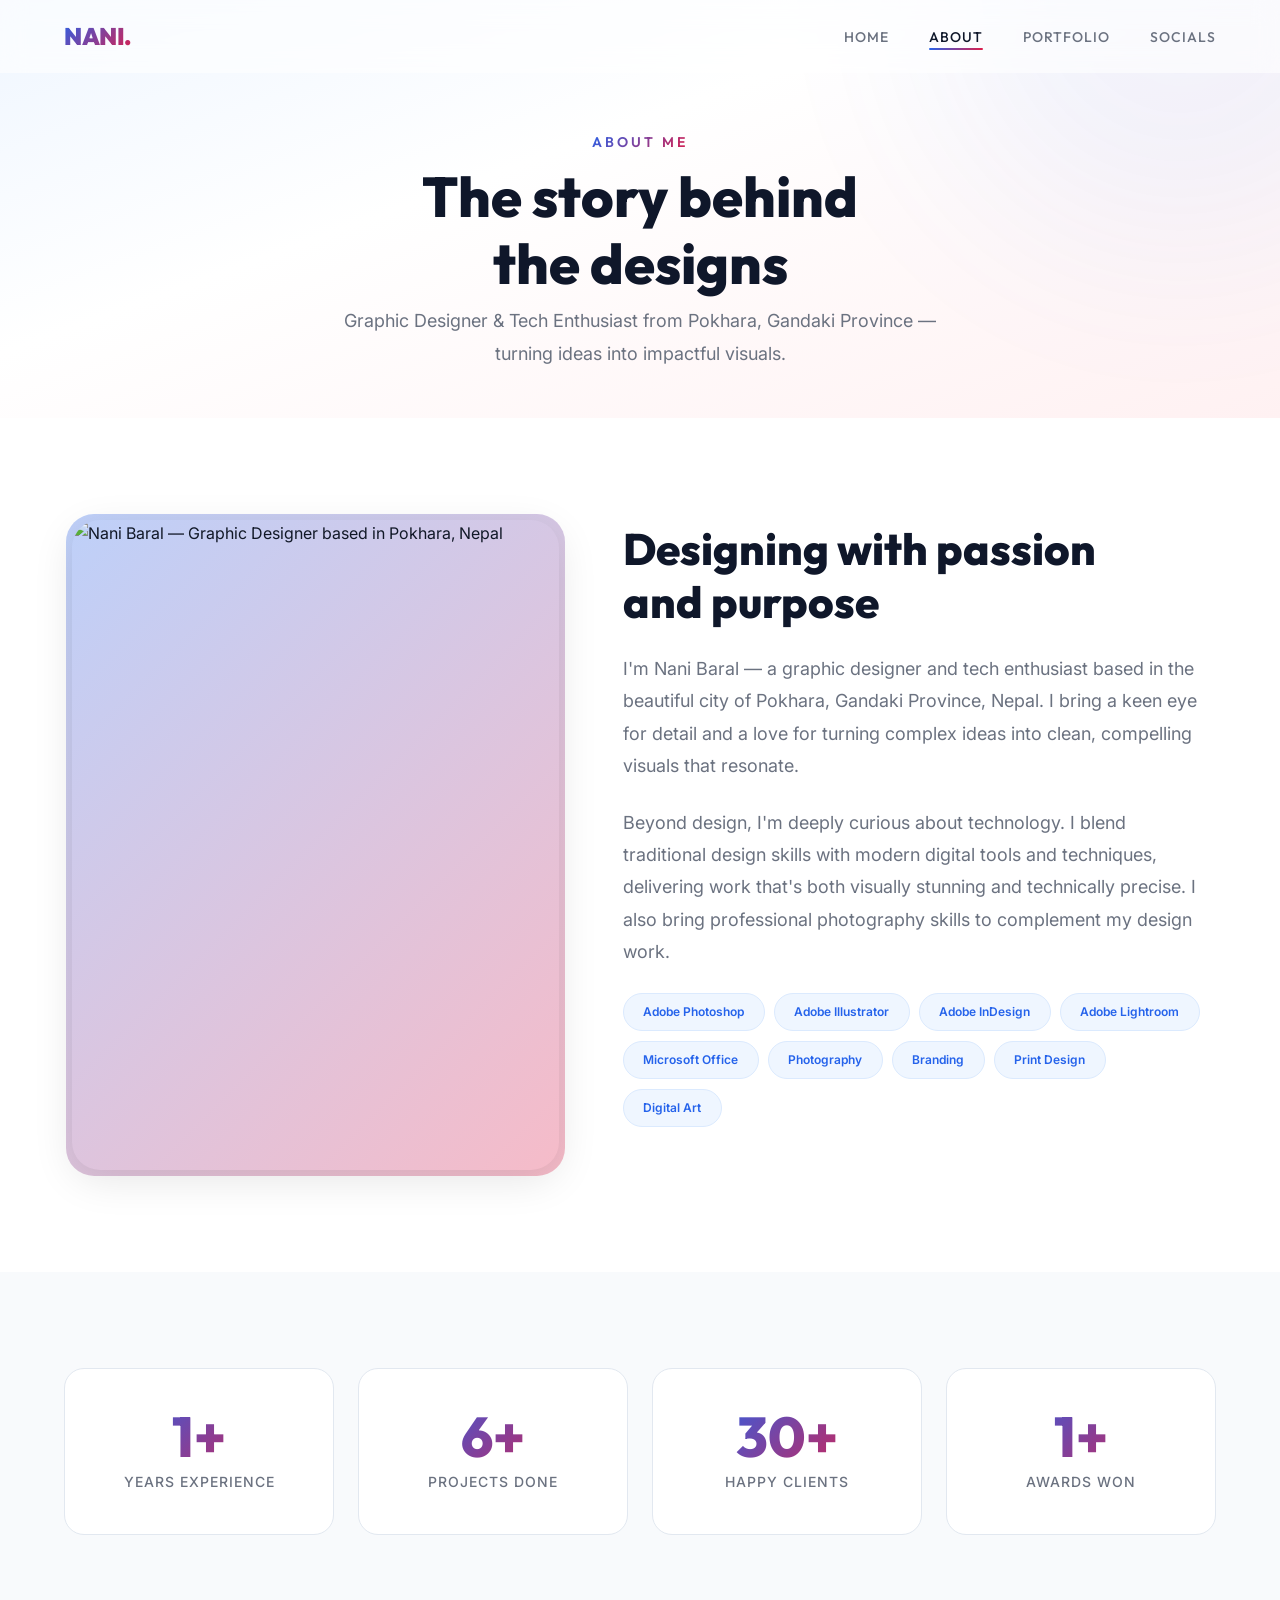
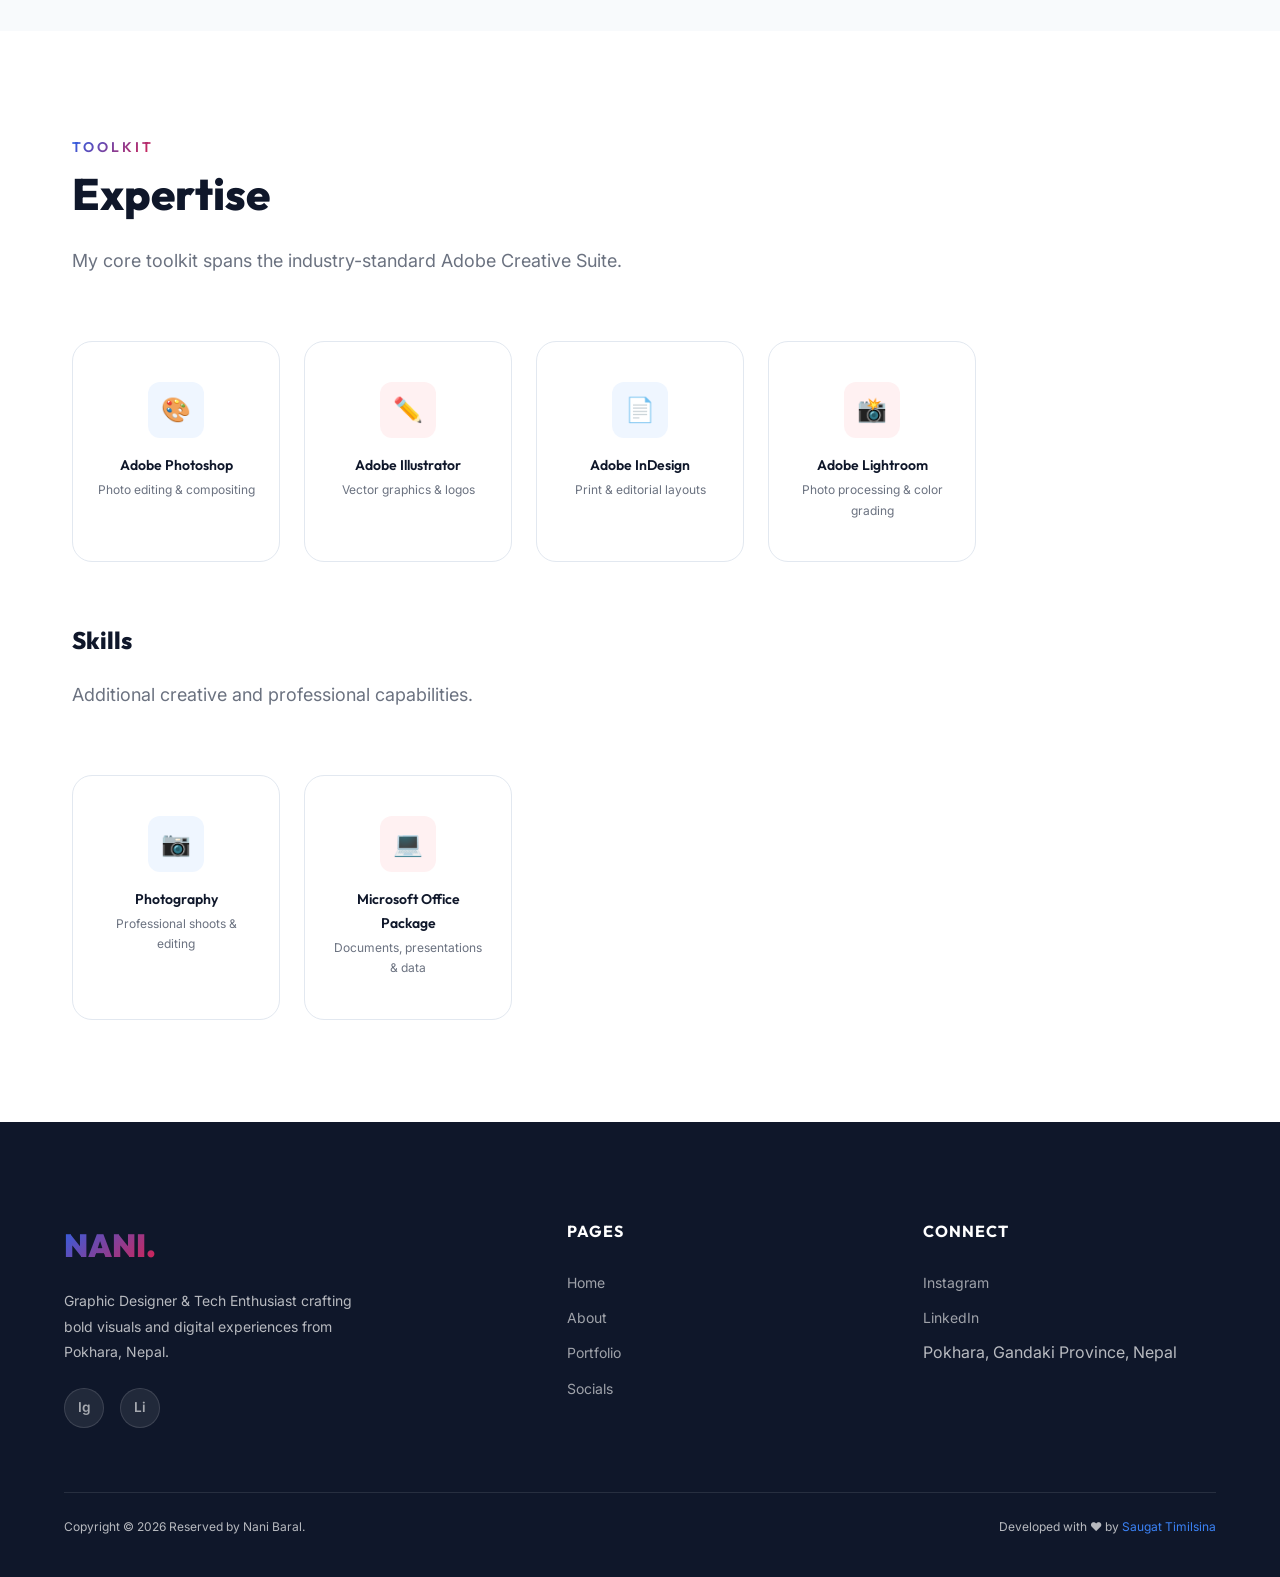
==== commit 01524998: "domain fixed from .com to .com.np" ====
--- a/about.html
+++ b/about.html
@@ -5,7 +5,7 @@
   <meta charset="UTF-8" />
   <meta name="viewport" content="width=device-width, initial-scale=1.0" />
   <title>About Nani Baral | Pro Graphic Designer from Pokhara, Nepal</title>
-  <link rel="canonical" href="https://nanibaral.com/about.html" />
+  <link rel="canonical" href="https://nanibaral.com.np/about.html" />
 
   <!-- SEO -->
   <meta name="description"
@@ -20,14 +20,14 @@
   <meta property="og:description"
     content="The story behind the designs. Discover Nani Baral's journey in branding, tech, and digital art." />
   <meta property="og:type" content="profile" />
-  <meta property="og:image" content="https://nanibaral.com/assets/images/profile.png" />
-  <meta property="og:url" content="https://nanibaral.com/pages/about.html" />
+  <meta property="og:image" content="https://nanibaral.com.np/assets/images/nani-baral-hero-bg.jpg" />
+  <meta property="og:url" content="https://nanibaral.com.np/about.html" />
 
   <!-- Twitter Card -->
   <meta name="twitter:card" content="summary_large_image" />
   <meta name="twitter:title" content="About Nani Baral | Expert Designer" />
   <meta name="twitter:description" content="Discover the passion and purpose behind every creative project by Nani Baral." />
-  <meta name="twitter:image" content="https://nanibaral.com/assets/images/profile.png" />
+  <meta name="twitter:image" content="https://nanibaral.com.np/assets/images/nani-baral-hero-bg.jpg" />
 
   <!-- Favicon -->
   <link rel="icon" type="image/svg+xml" href="assets/images/favicon.svg" />
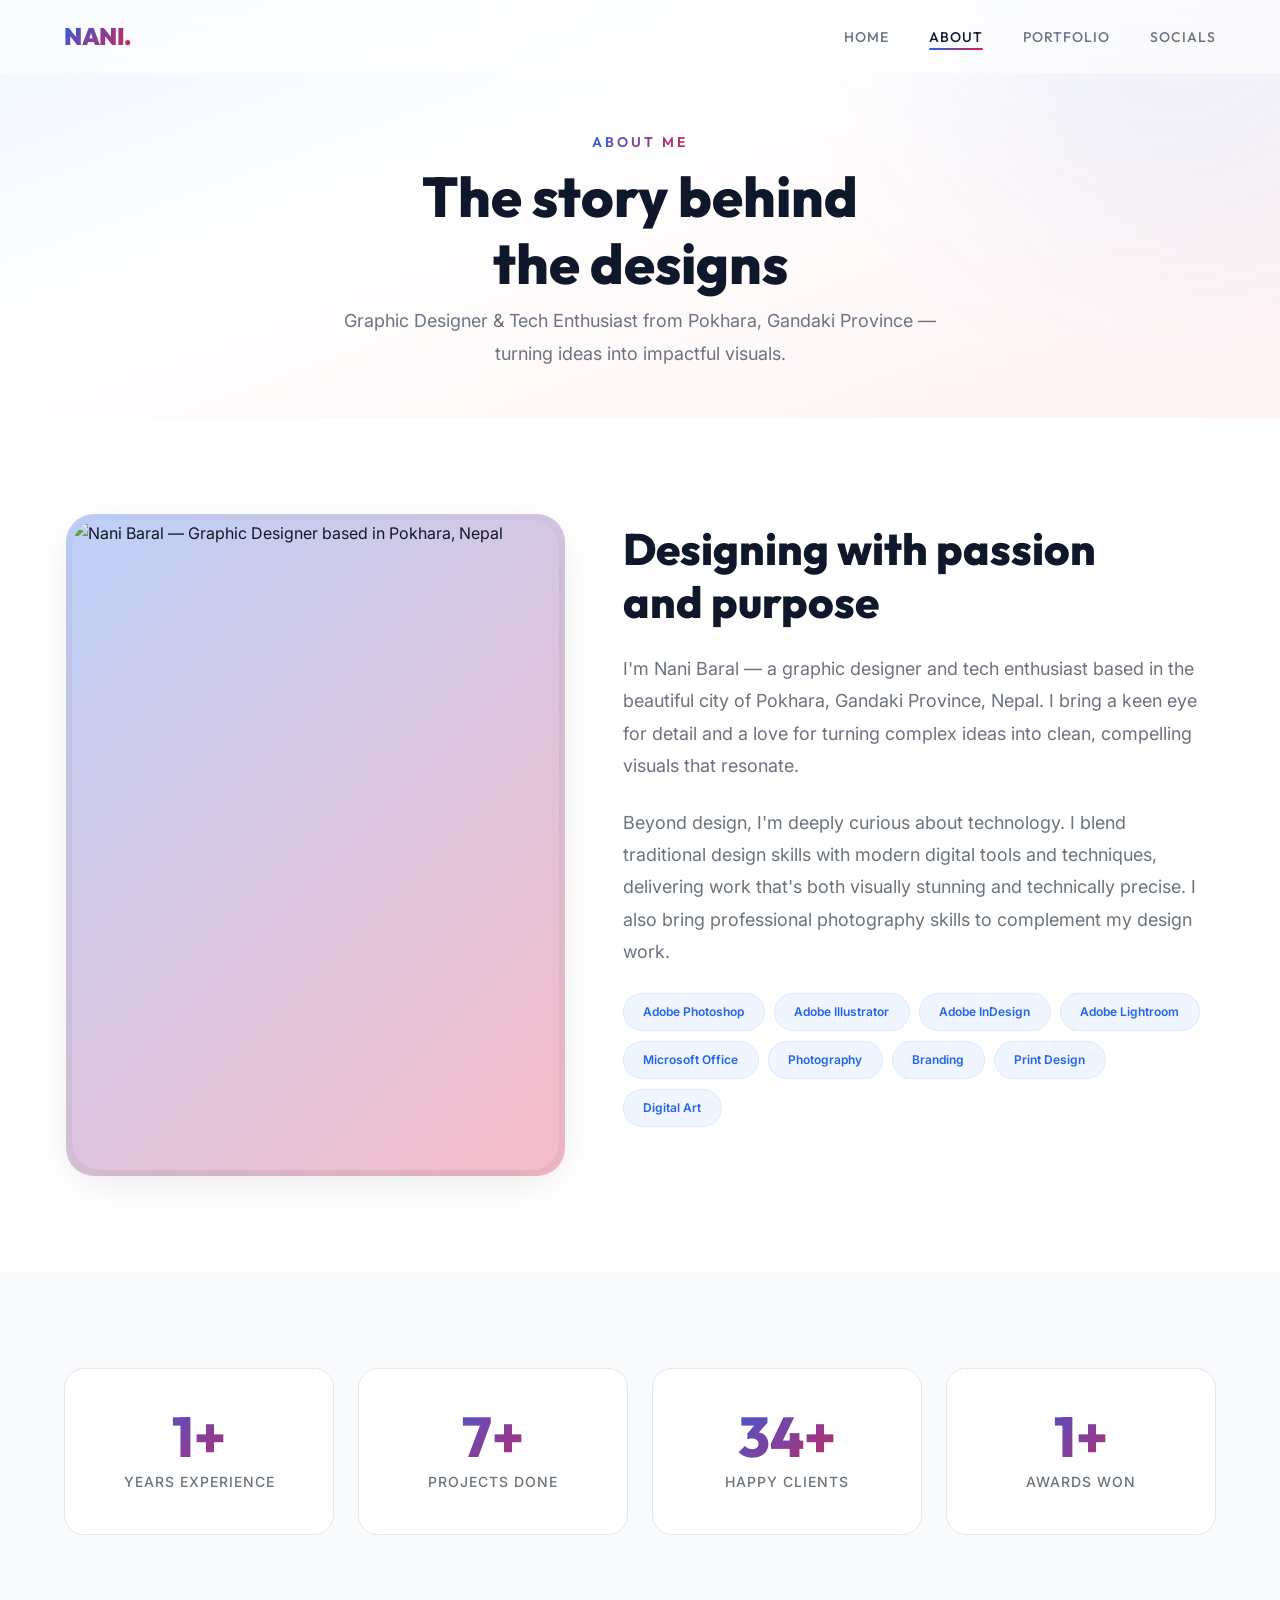
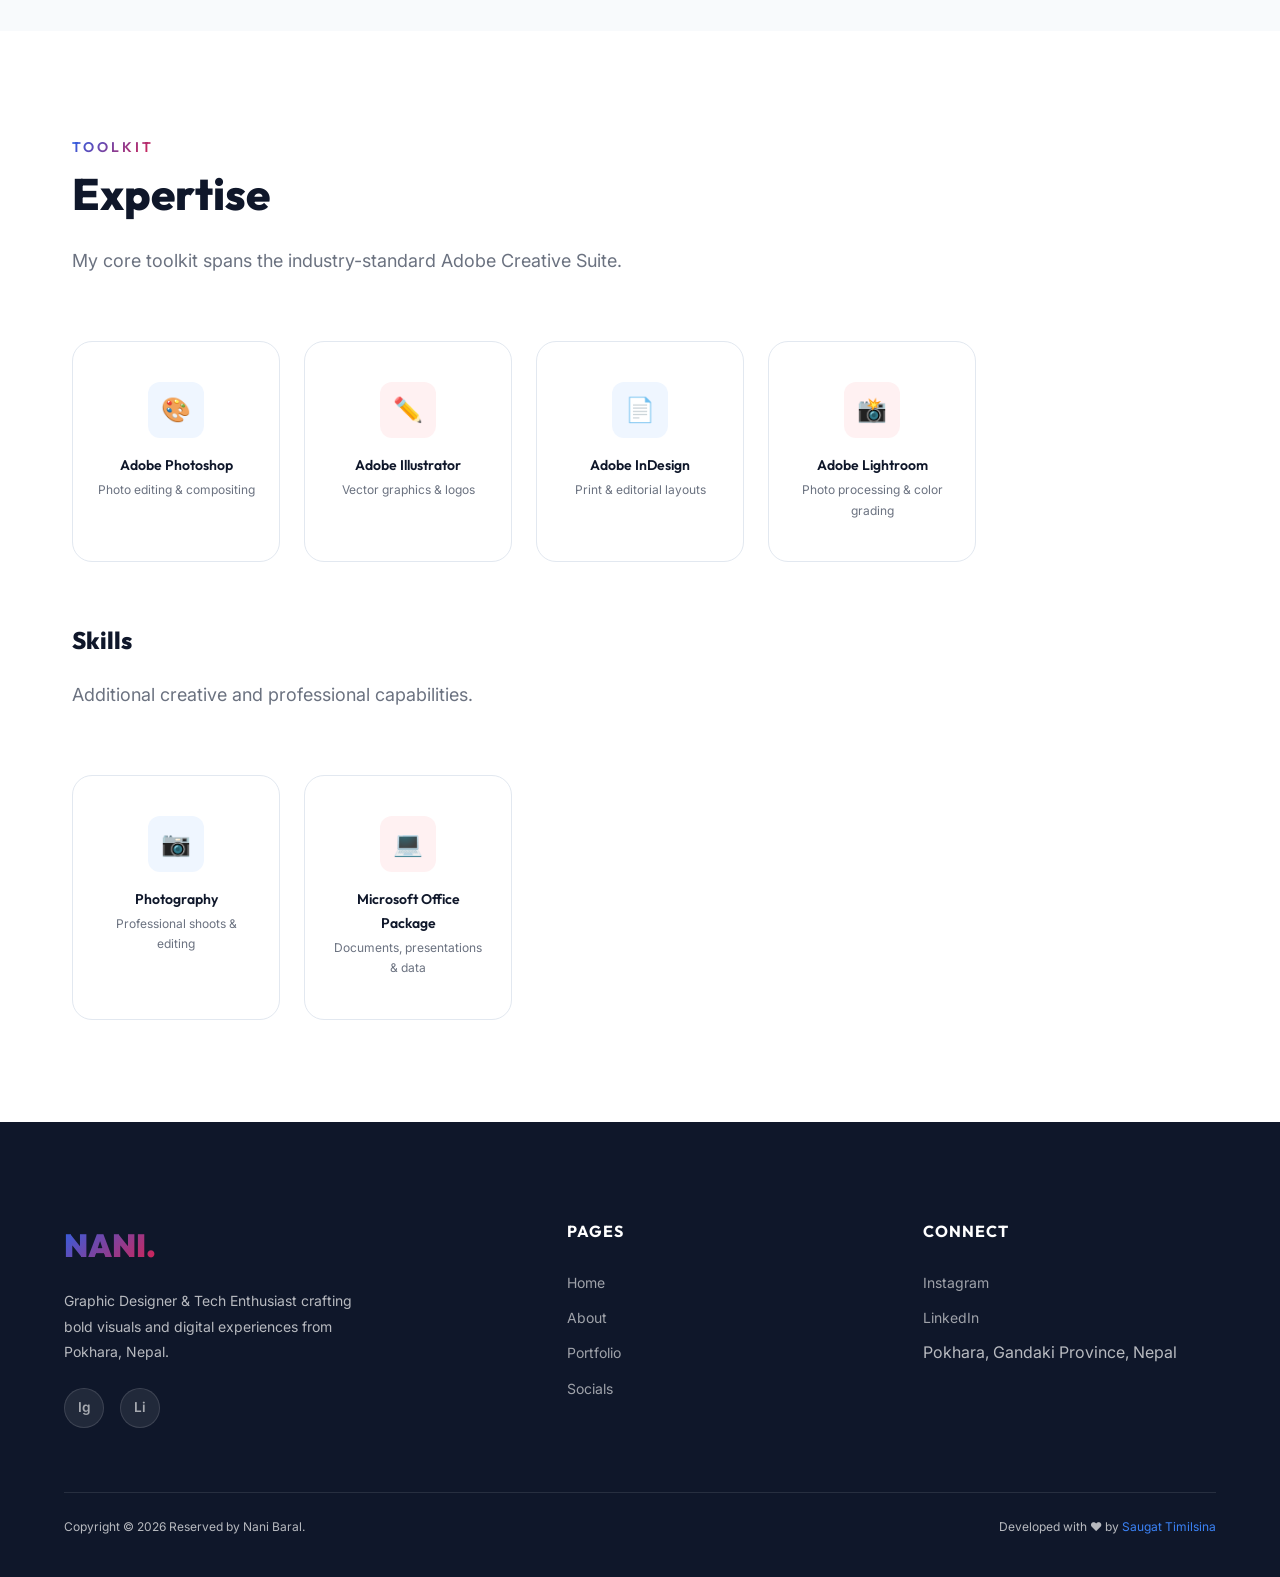
==== commit e26710ff: "the hero image's extension is changed to .JPG from .jpg" ====
--- a/about.html
+++ b/about.html
@@ -20,14 +20,15 @@
   <meta property="og:description"
     content="The story behind the designs. Discover Nani Baral's journey in branding, tech, and digital art." />
   <meta property="og:type" content="profile" />
-  <meta property="og:image" content="https://nanibaral.com.np/assets/images/nani-baral-hero-bg.jpg" />
+  <meta property="og:image" content="https://nanibaral.com.np/assets/images/nani-baral-hero-bg.JPG" />
   <meta property="og:url" content="https://nanibaral.com.np/about.html" />
 
   <!-- Twitter Card -->
   <meta name="twitter:card" content="summary_large_image" />
   <meta name="twitter:title" content="About Nani Baral | Expert Designer" />
-  <meta name="twitter:description" content="Discover the passion and purpose behind every creative project by Nani Baral." />
-  <meta name="twitter:image" content="https://nanibaral.com.np/assets/images/nani-baral-hero-bg.jpg" />
+  <meta name="twitter:description"
+    content="Discover the passion and purpose behind every creative project by Nani Baral." />
+  <meta name="twitter:image" content="https://nanibaral.com.np/assets/images/nani-baral-hero-bg.JPG" />
 
   <!-- Favicon -->
   <link rel="icon" type="image/svg+xml" href="assets/images/favicon.svg" />
@@ -81,8 +82,8 @@
       <div class="container">
         <div class="about-grid">
           <div class="about-image-wrapper reveal">
-            <img src="assets/images/nani-baral-hero-bg.jpg"
-              alt="Nani Baral — Graphic Designer based in Pokhara, Nepal" class="about-image" />
+            <img src="assets/images/nani-baral-hero-bg.JPG" alt="Nani Baral — Graphic Designer based in Pokhara, Nepal"
+              class="about-image" />
           </div>
           <div class="about-text reveal">
             <h2 class="section-title">Designing with passion<br />and purpose</h2>
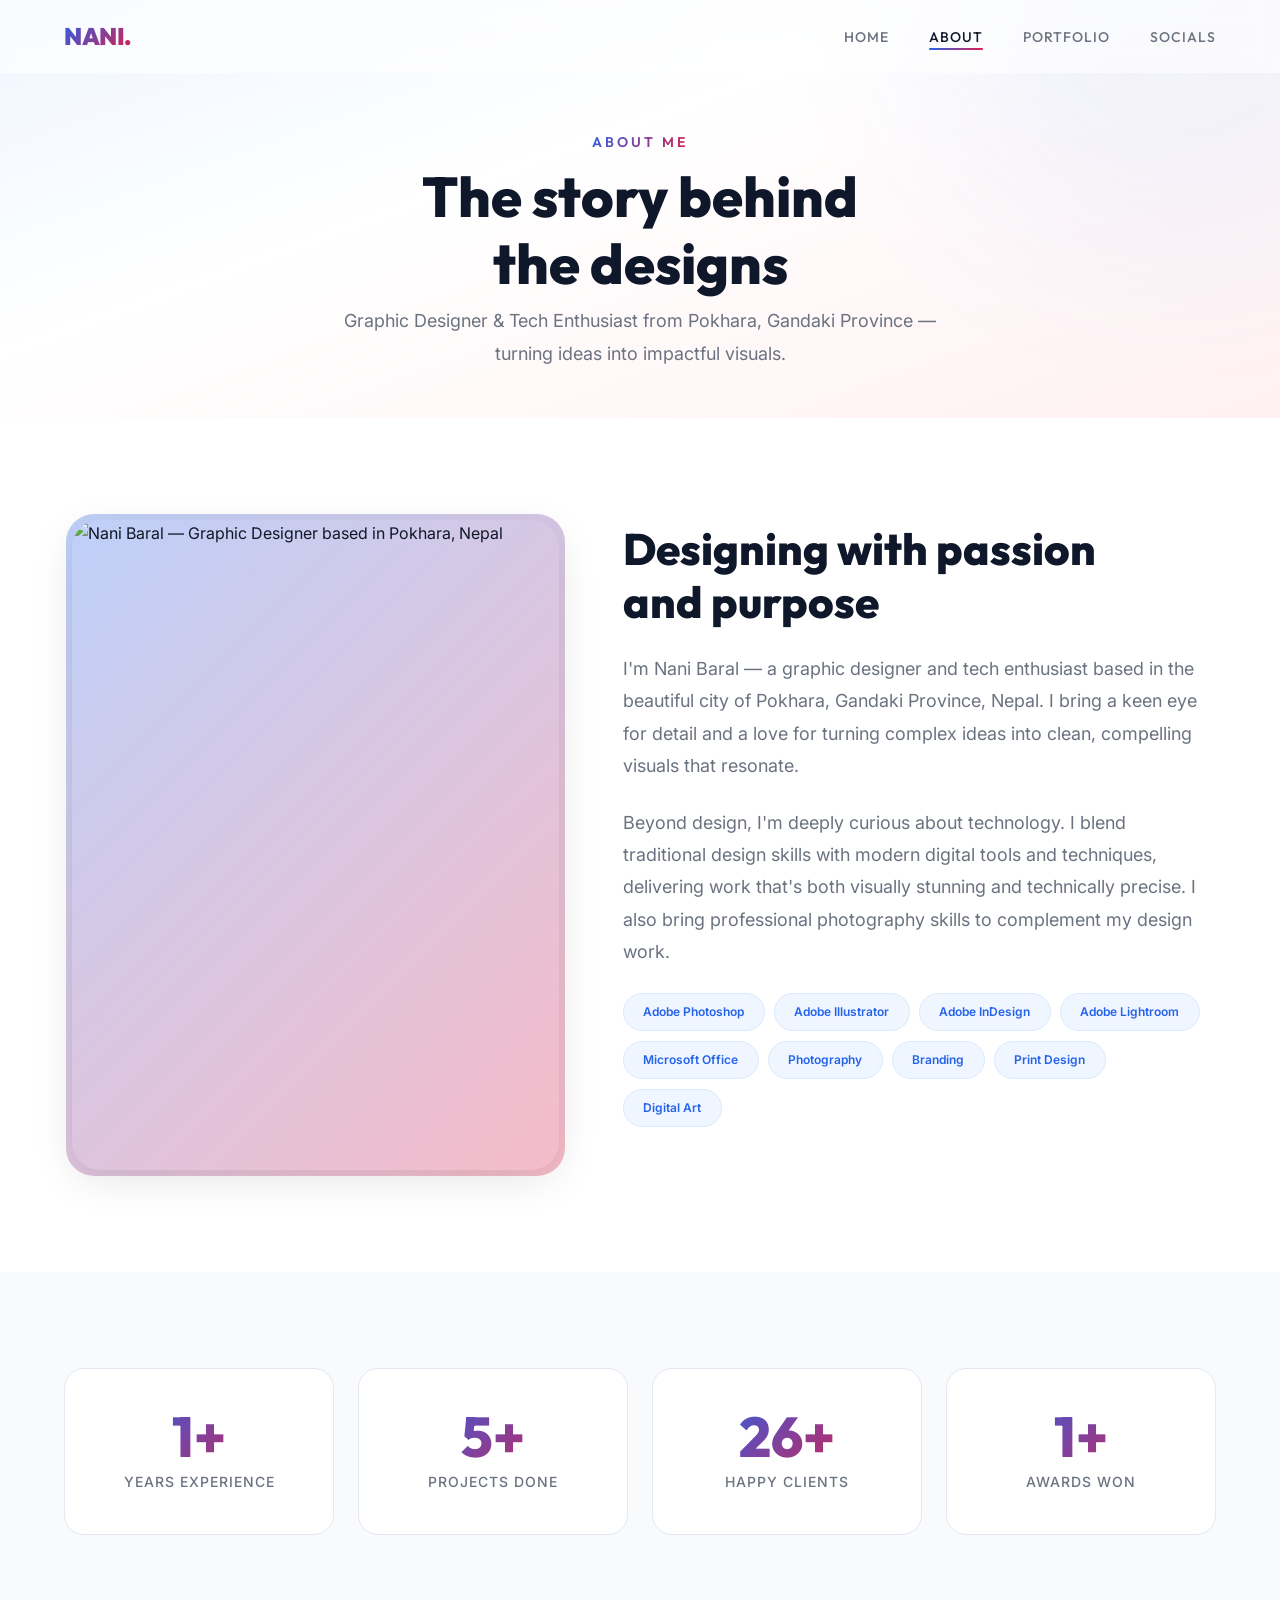
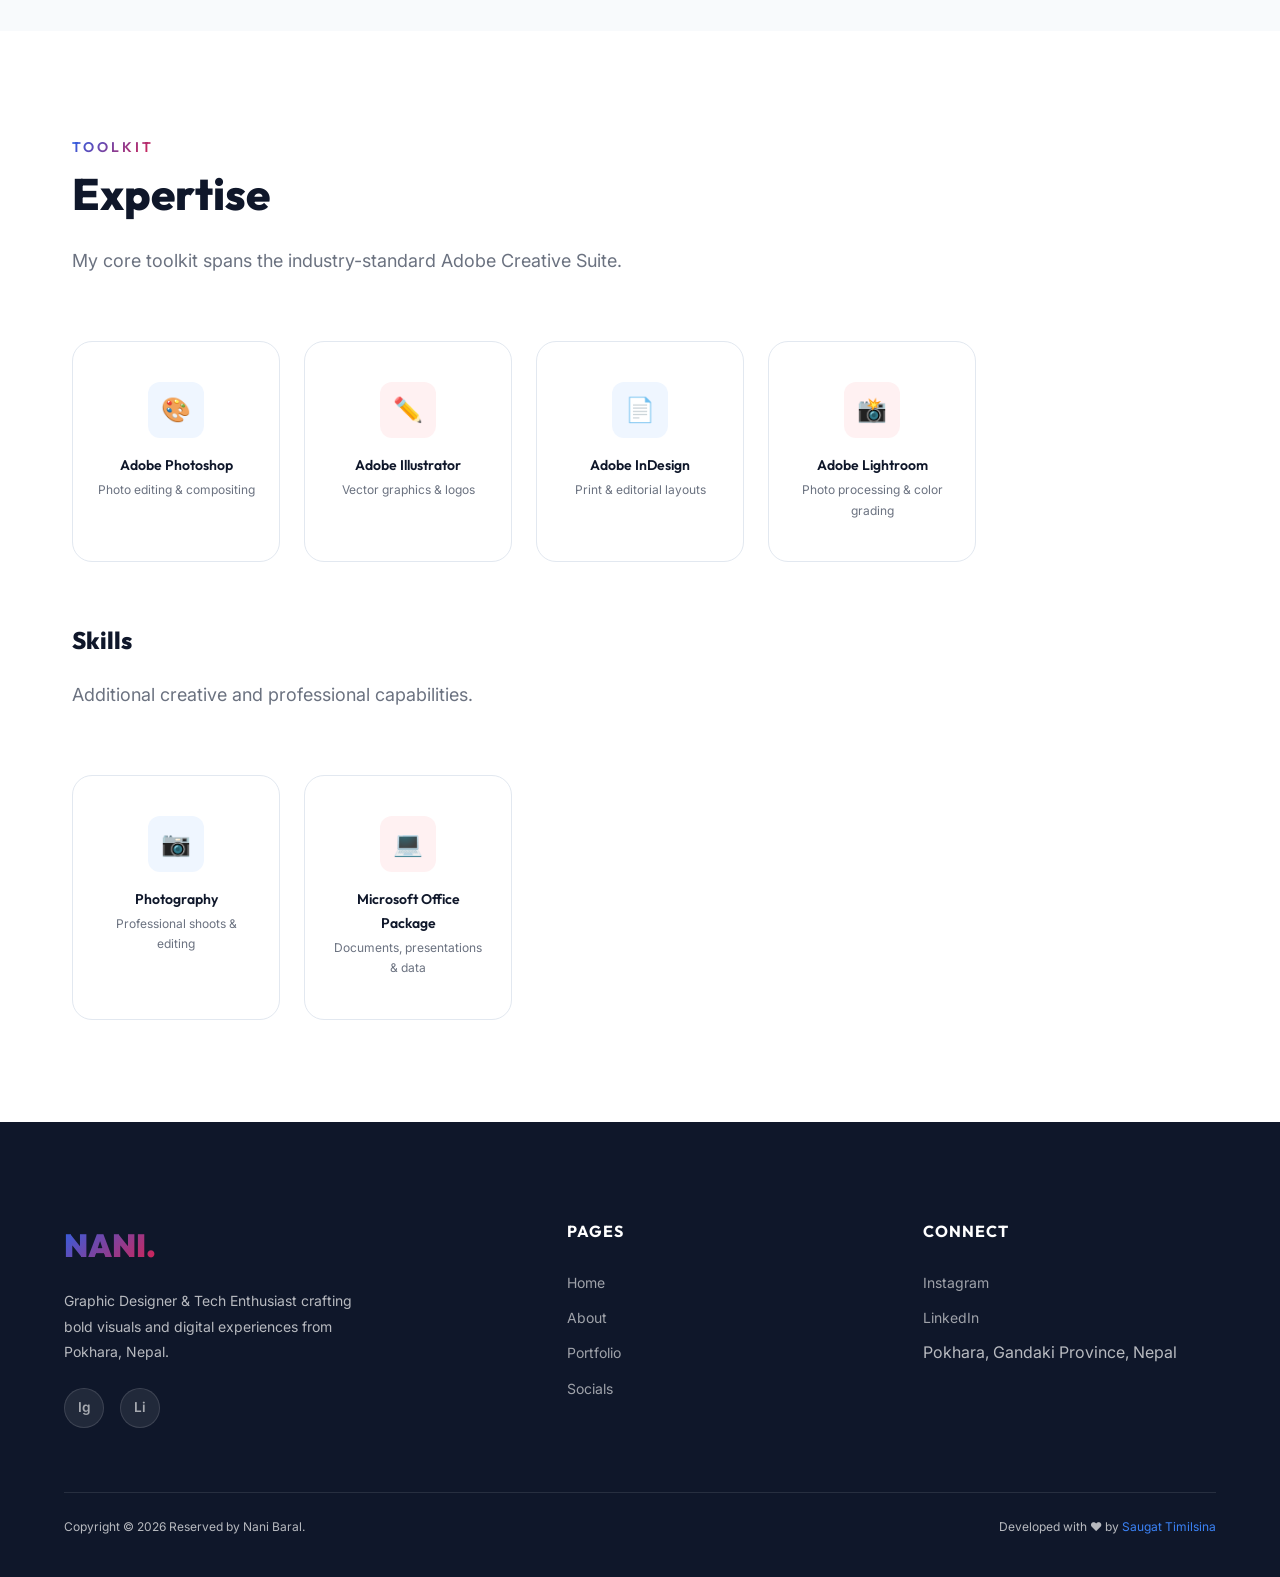
==== commit 4fcf0ece: "everything fixed." ====
--- a/about.html
+++ b/about.html
@@ -46,6 +46,7 @@
       "name": "Nani Baral",
       "jobTitle": "Graphic Designer & Tech Enthusiast",
       "knowsAbout": ["Graphic Design", "Adobe Photoshop", "Adobe Illustrator", "Adobe InDesign", "Adobe Lightroom", "Photography", "Microsoft Office"],
+      "image": "https://nanibaral.com.np/assets/images/nani-baral-hero-bg.JPG",
       "address": {
         "@type": "PostalAddress",
         "addressLocality": "Pokhara",
